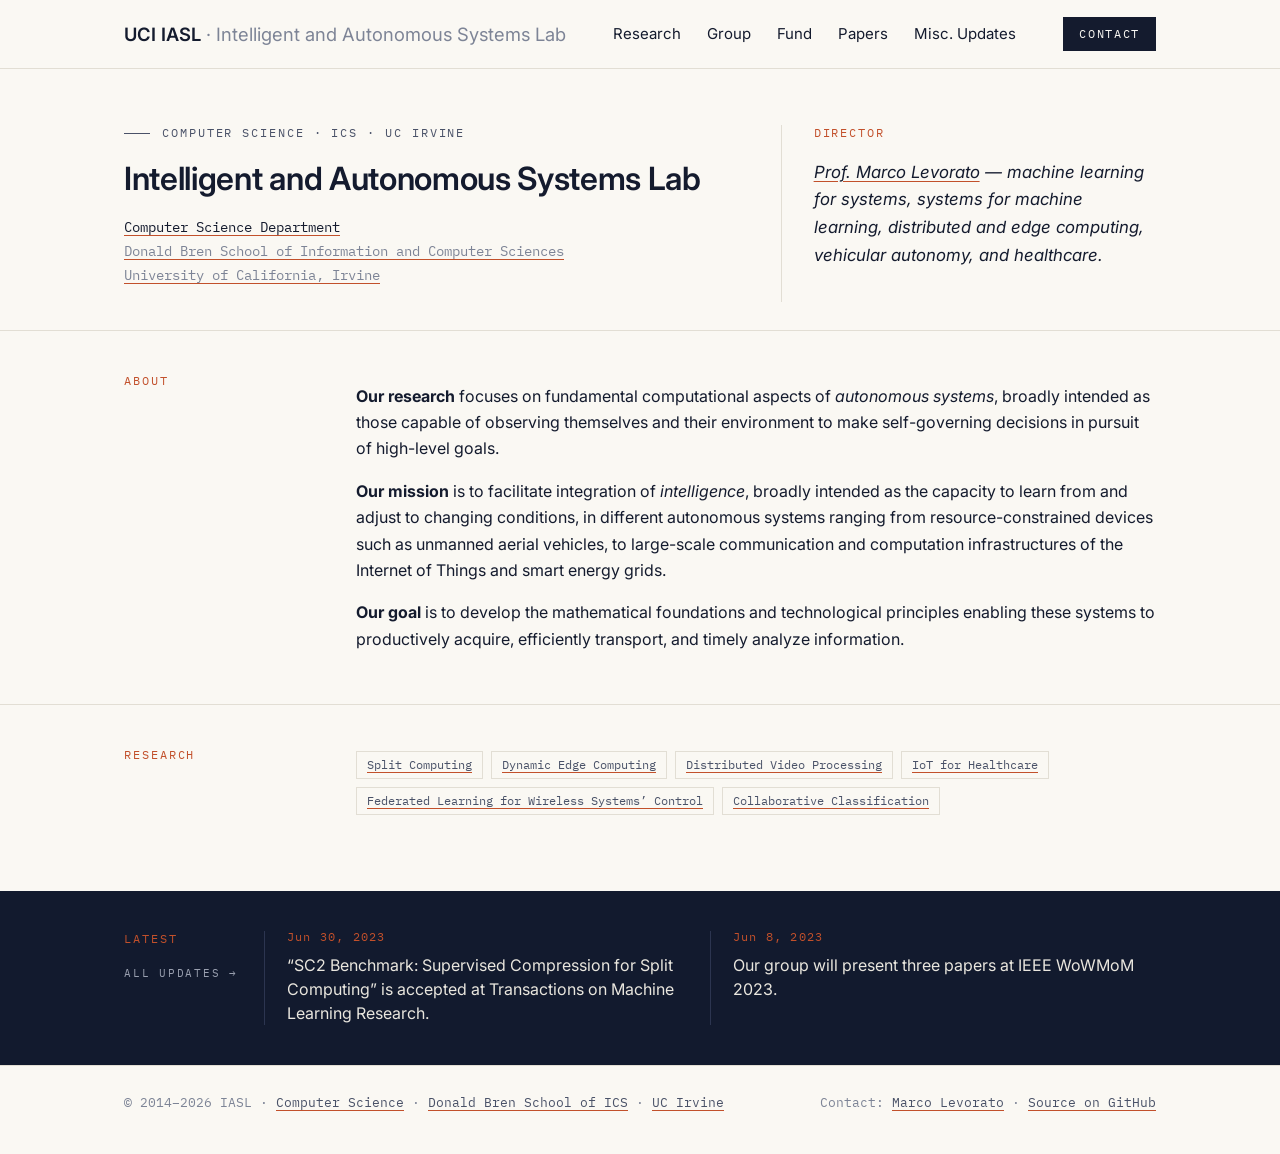
==== index.html @ 03bd8727 "Add lightweight static IASL website Plain HTML pages (home, research, group, fund, papers, updates, " ====
<!doctype html>
<html lang="en">
<head>
<meta charset="utf-8">
<meta name="viewport" content="width=device-width, initial-scale=1">
<title>UCI IASL — Intelligent and Autonomous Systems Lab</title>
<meta name="description" content="Intelligent and Autonomous Systems Lab, University of California, Irvine">
<link rel="icon" href="favicon.ico">
<link rel="preconnect" href="https://fonts.googleapis.com">
<link rel="preconnect" href="https://fonts.gstatic.com" crossorigin>
<link href="https://fonts.googleapis.com/css2?family=IBM+Plex+Mono:wght@400;500&family=Inter:ital,wght@0,400;0,500;0,600;1,400&display=swap" rel="stylesheet">
<link rel="stylesheet" href="css/style.css">
</head>
<body>

<header class="site-header">
  <div class="wrap">
    <a class="brand" href="index.html">UCI IASL <span>· Intelligent and Autonomous Systems Lab</span></a>
    <nav class="nav"><a href="research.html">Research</a><a href="group.html">Group</a><a href="fund.html">Fund</a><a href="papers.html">Papers</a><a href="updates.html">Misc. Updates</a></nav>
    <a class="btn" href="contact.html">Contact</a>
  </div>
</header>

<main>
<section class="page-head">
  <div class="wrap grid-2">
    <div>
      <p class="kicker">Computer Science · ICS · UC Irvine</p>
      <h1>Intelligent and Autonomous Systems Lab</h1>
      <p class="mono">
        <a href="https://www.cs.uci.edu">Computer Science Department</a><br>
        <span class="muted"><a href="https://www.ics.uci.edu">Donald Bren School of Information and Computer Sciences</a></span><br>
        <span class="muted"><a href="https://uci.edu">University of California, Irvine</a></span>
      </p>
    </div>
    <div class="aside">
      <p class="label">Director</p>
      <p><a href="levorato.html">Prof. Marco Levorato</a> — machine learning for systems, systems for machine learning, distributed and edge computing, vehicular autonomy, and healthcare.</p>
    </div>
  </div>
</section>

<section class="section">
  <div class="wrap split">
    <p class="label">About</p>
    <div>
      <p><strong>Our research</strong> focuses on fundamental computational aspects of <em>autonomous systems</em>, broadly intended as those capable of observing themselves and their environment to make self-governing decisions in pursuit of high-level goals.</p>
      <p><strong>Our mission</strong> is to facilitate integration of <em>intelligence</em>, broadly intended as the capacity to learn from and adjust to changing conditions, in different autonomous systems ranging from resource-constrained devices such as unmanned aerial vehicles, to large-scale communication and computation infrastructures of the Internet of Things and smart energy grids.</p>
      <p><strong>Our goal</strong> is to develop the mathematical foundations and technological principles enabling these systems to productively acquire, efficiently transport, and timely analyze information.</p>
    </div>
  </div>
</section>

<section class="section">
  <div class="wrap split">
    <p class="label">Research</p>
    <div>
      <ul class="tags">
        <li><a href="research.html#split-computing">Split Computing</a></li>
        <li><a href="research.html#dynamic-edge-computing">Dynamic Edge Computing</a></li>
        <li><a href="research.html#distributed-video-processing">Distributed Video Processing</a></li>
        <li><a href="research.html#iot-healthcare">IoT for Healthcare</a></li>
        <li><a href="research.html#federated-learning">Federated Learning for Wireless Systems’ Control</a></li>
        <li><a href="research.html#collaborative-classification">Collaborative Classification</a></li>
      </ul>
    </div>
  </div>
</section>

<section class="band" aria-label="Latest news">
  <div class="wrap">
    <div><p class="label">Latest</p><a class="all" href="updates.html">All updates →</a></div>
    <div class="item"><div class="date">Jun 30, 2023</div><p>“SC2 Benchmark: Supervised Compression for Split Computing” is accepted at Transactions on Machine Learning Research.</p></div><div class="item"><div class="date">Jun 8, 2023</div><p>Our group will present three papers at IEEE WoWMoM 2023.</p></div>
  </div>
</section>
</main>

<footer class="site-footer">
  <div class="wrap">
    <div>© 2014–2026 IASL · <a href="https://www.cs.uci.edu">Computer Science</a> · <a href="https://www.ics.uci.edu">Donald Bren School of ICS</a> · <a href="https://uci.edu">UC Irvine</a></div>
    <div>Contact: <a href="mailto:levorato@uci.edu">Marco Levorato</a> · <a href="https://github.com/uci-iasl/website">Source on GitHub</a></div>
  </div>
</footer>

</body>
</html>
---- css/style.css ----
/* IASL — one stylesheet for every page. Edit the tokens below to restyle. */
:root {
  --paper: #faf8f3;      /* page background (warm off-white) */
  --ink: #141b2e;        /* primary text, navy */
  --ink-2: #4a5268;      /* secondary text */
  --ink-3: #7d8496;      /* muted labels */
  --rule: #e2ded4;       /* hairlines */
  --accent: #c2502b;     /* rust accent */
  --band: #121a2e;       /* dark navy band */
  --band-ink: #e9e6de;
  --sans: "Inter", -apple-system, BlinkMacSystemFont, "Segoe UI", Helvetica, Arial, sans-serif;
  --mono: "IBM Plex Mono", ui-monospace, SFMono-Regular, Menlo, Consolas, monospace;
  --max: 1080px;
}

* { box-sizing: border-box; }
html { -webkit-text-size-adjust: 100%; }
body {
  margin: 0;
  background: var(--paper);
  color: var(--ink);
  font: 16px/1.65 var(--sans);
}
a { color: inherit; text-decoration-color: var(--accent); text-decoration-thickness: 1px; text-underline-offset: 3px; }
a:hover { color: var(--accent); }
img { max-width: 100%; height: auto; }

.wrap { max-width: var(--max); margin: 0 auto; padding: 0 24px; }

/* ---------- Header ---------- */
.site-header { border-bottom: 1px solid var(--rule); }
.site-header .wrap {
  display: flex; align-items: center; justify-content: space-between;
  gap: 24px; min-height: 68px; flex-wrap: wrap; padding-block: 12px;
}
.brand { font-size: 1.15rem; font-weight: 600; text-decoration: none; white-space: nowrap; }
.brand span { color: var(--ink-3); font-weight: 400; }
@media (max-width: 1100px) { .brand span { display: none; } }
.nav { display: flex; gap: 26px; flex-wrap: wrap; font: 15px/1 var(--sans); }
.nav a { text-decoration: none; color: var(--ink); padding: 6px 0; border-bottom: 1px solid transparent; }
.nav a:hover, .nav a[aria-current="page"] { border-bottom-color: var(--accent); color: var(--ink); }
.btn {
  font: 12px/1 var(--mono); letter-spacing: .14em; text-transform: uppercase;
  background: var(--ink); color: var(--paper); padding: 11px 16px; text-decoration: none;
}
.btn:hover { background: var(--accent); color: #fff; }

/* ---------- Type helpers ---------- */
.kicker {
  font: 12px/1.4 var(--mono); letter-spacing: .16em; text-transform: uppercase;
  color: var(--ink-2); display: flex; align-items: center; gap: 12px; margin: 0 0 18px;
}
.kicker::before { content: ""; width: 26px; height: 1px; background: var(--ink-2); }
.label { font: 12px/1.4 var(--mono); letter-spacing: .16em; text-transform: uppercase; color: var(--accent); margin: 0 0 10px; }
.mono { font-family: var(--mono); font-size: 14px; line-height: 1.7; }
.muted { color: var(--ink-3); }
em.accent { color: var(--accent); }

h1 { font-weight: 600; font-size: 2rem; line-height: 1.2; letter-spacing: -.01em; margin: 0 0 18px; }
h2 { font-weight: 600; font-size: 1.45rem; line-height: 1.3; margin: 0 0 14px; }
h3 { font-weight: 600; font-size: 1.08rem; margin: 26px 0 8px; }
.lede { font-size: 1.1rem; color: var(--ink-2); max-width: 44rem; }

/* ---------- Layout ---------- */
.page-head { padding: 56px 0 28px; }
.section { padding: 36px 0; border-top: 1px solid var(--rule); }
.section:first-of-type { border-top: 0; }
.grid-2 { display: grid; grid-template-columns: 1.6fr 1fr; gap: 56px; }
.aside { border-left: 1px solid var(--rule); padding-left: 32px; }
.aside p:not(.label) { font-style: italic; font-size: 1.05rem; }
@media (max-width: 820px) {
  .grid-2 { grid-template-columns: 1fr; gap: 28px; }
  .aside { border-left: 0; padding-left: 0; border-top: 1px solid var(--rule); padding-top: 24px; }
}

/* Section with a label column on the left (research areas, years, roles) */
.split { display: grid; grid-template-columns: 200px 1fr; gap: 32px; }
.split > .label { padding-top: 6px; }
@media (max-width: 720px) { .split { grid-template-columns: 1fr; gap: 6px; } }

/* ---------- Dark "latest" band ---------- */
.band { background: var(--band); color: var(--band-ink); padding: 40px 0; margin-top: 40px; }
.band .wrap { display: grid; grid-template-columns: 140px repeat(auto-fit, minmax(220px, 1fr)); gap: 0; }
.band .label { color: var(--accent); }
.band .all { font: 11px/1 var(--mono); letter-spacing: .16em; text-transform: uppercase; color: #9aa0b0; text-decoration: none; }
.band .item { border-left: 1px solid #2c3550; padding: 0 22px; }
.band .date { font: 12px/1 var(--mono); letter-spacing: .1em; color: var(--accent); margin-bottom: 10px; }
.band .item p { margin: 0; font-size: 1rem; line-height: 1.5; }
@media (max-width: 720px) {
  .band .wrap { grid-template-columns: 1fr; gap: 22px; }
  .band .item { border-left: 0; border-top: 1px solid #2c3550; padding: 18px 0 0; }
}

/* ---------- Lists ---------- */
.plain { list-style: none; padding: 0; margin: 0; }
.plain > li { padding: 14px 0; border-bottom: 1px solid var(--rule); }
.plain > li:last-child { border-bottom: 0; }

/* Publications */
.pubs { counter-reset: pub; }
.pubs li { font-size: 15px; line-height: 1.55; }
.pubs .t { font-weight: 600; }
.pubs .v { font-style: italic; color: var(--ink-2); }
.pubs .links { font: 12px/1 var(--mono); letter-spacing: .06em; margin-left: 6px; white-space: nowrap; }
.pubs .links a { color: var(--accent); text-decoration: none; margin-right: 8px; }
.pubs .links a:hover { text-decoration: underline; }
.years { font: 13px/2 var(--mono); display: flex; flex-wrap: wrap; gap: 4px 14px; margin: 8px 0 0; }
.years a { text-decoration: none; color: var(--ink-2); }
.years a:hover { color: var(--accent); }

/* People */
.people { display: grid; grid-template-columns: repeat(auto-fill, minmax(260px, 1fr)); gap: 0 32px; }
.person { padding: 16px 0; border-bottom: 1px solid var(--rule); }
.person .n { font-weight: 600; font-size: 1.05rem; }
.person .r { color: var(--ink-2); font-size: 15px; }
.person .y { font: 12px/1.6 var(--mono); color: var(--ink-3); }
.person .l { font: 12px/1.6 var(--mono); }
.person .l a { color: var(--accent); text-decoration: none; margin-right: 10px; }

/* Funded projects / CV rows */
.rows > li { display: grid; grid-template-columns: 110px 1fr; gap: 20px; }
.rows .when { font: 13px/1.9 var(--mono); color: var(--accent); }
.rows .meta { font: 13px/1.7 var(--mono); color: var(--ink-3); }
@media (max-width: 600px) { .rows > li { grid-template-columns: 1fr; gap: 2px; } }

.tags { display: flex; flex-wrap: wrap; gap: 8px; padding: 0; list-style: none; margin: 10px 0 0; }
.tags li { font: 12px/1 var(--mono); border: 1px solid var(--rule); padding: 7px 10px; color: var(--ink-2); }

/* ---------- Footer ---------- */
.site-footer { border-top: 1px solid var(--rule); margin-top: 56px; padding: 26px 0 40px; }
.site-footer .wrap { display: flex; justify-content: space-between; gap: 16px; flex-wrap: wrap; font: 13px/1.7 var(--mono); color: var(--ink-3); }
.site-footer a { color: var(--ink-2); }

main > .band:last-child { margin-bottom: -56px; }
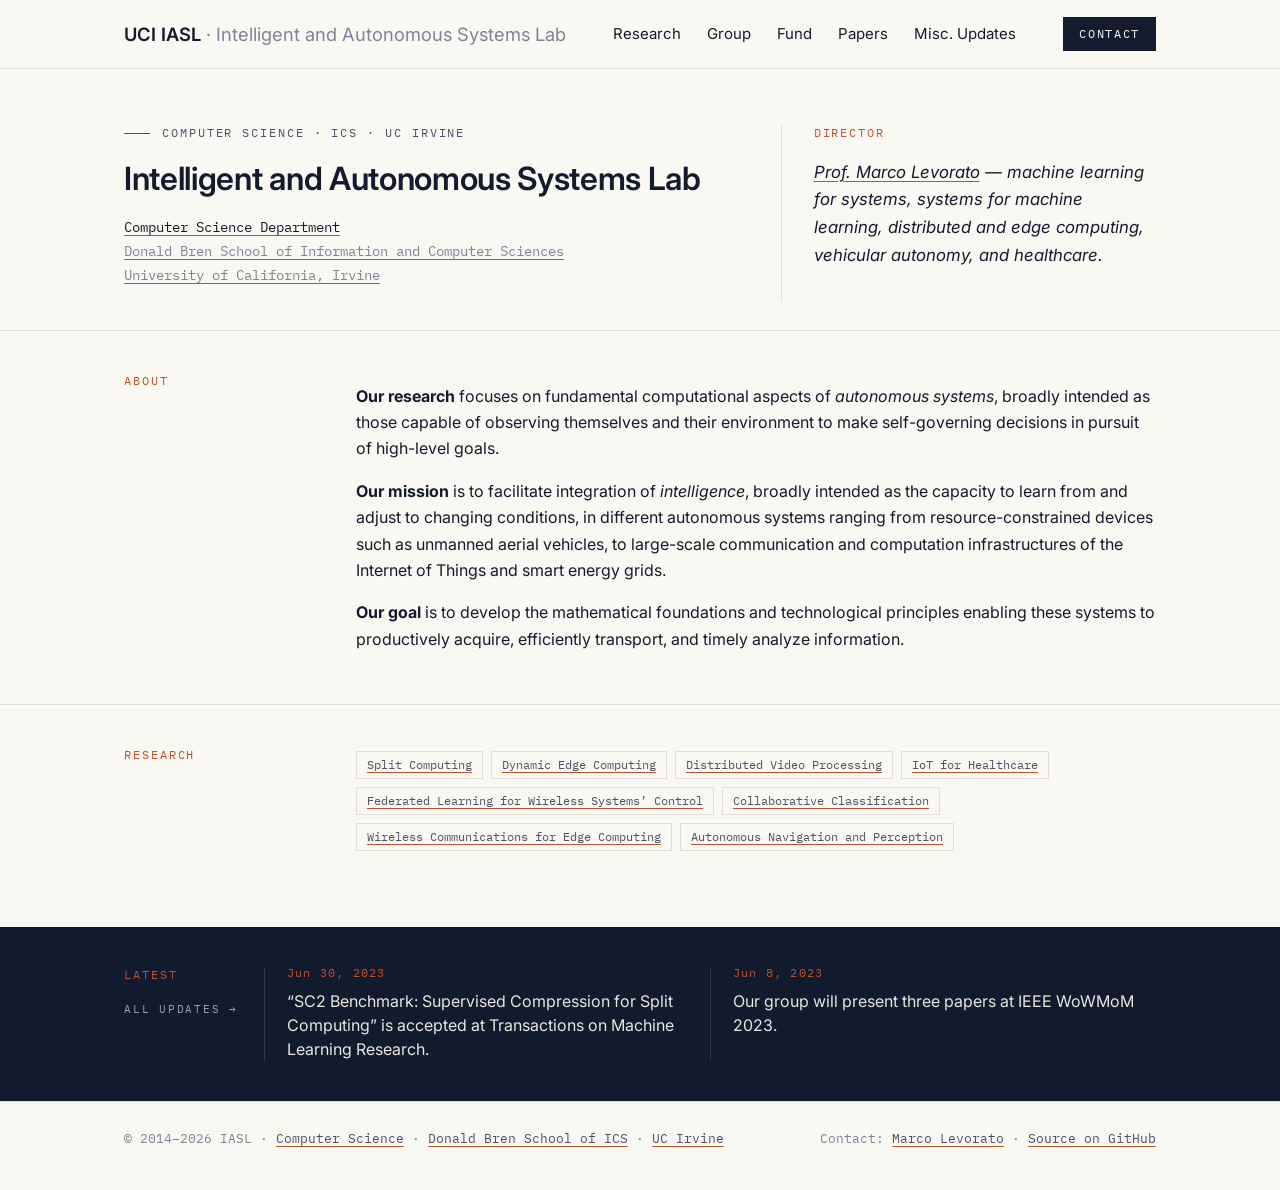
==== commit 03849440: "Add research areas: Wireless Communications for Edge Computing, Autonomous Navigation and Perception" ====
--- a/index.html
+++ b/index.html
@@ -62,6 +62,8 @@
         <li><a href="research.html#iot-healthcare">IoT for Healthcare</a></li>
         <li><a href="research.html#federated-learning">Federated Learning for Wireless Systems’ Control</a></li>
         <li><a href="research.html#collaborative-classification">Collaborative Classification</a></li>
+        <li><a href="research.html#wireless-edge">Wireless Communications for Edge Computing</a></li>
+        <li><a href="research.html#autonomous-navigation">Autonomous Navigation and Perception</a></li>
       </ul>
     </div>
   </div>
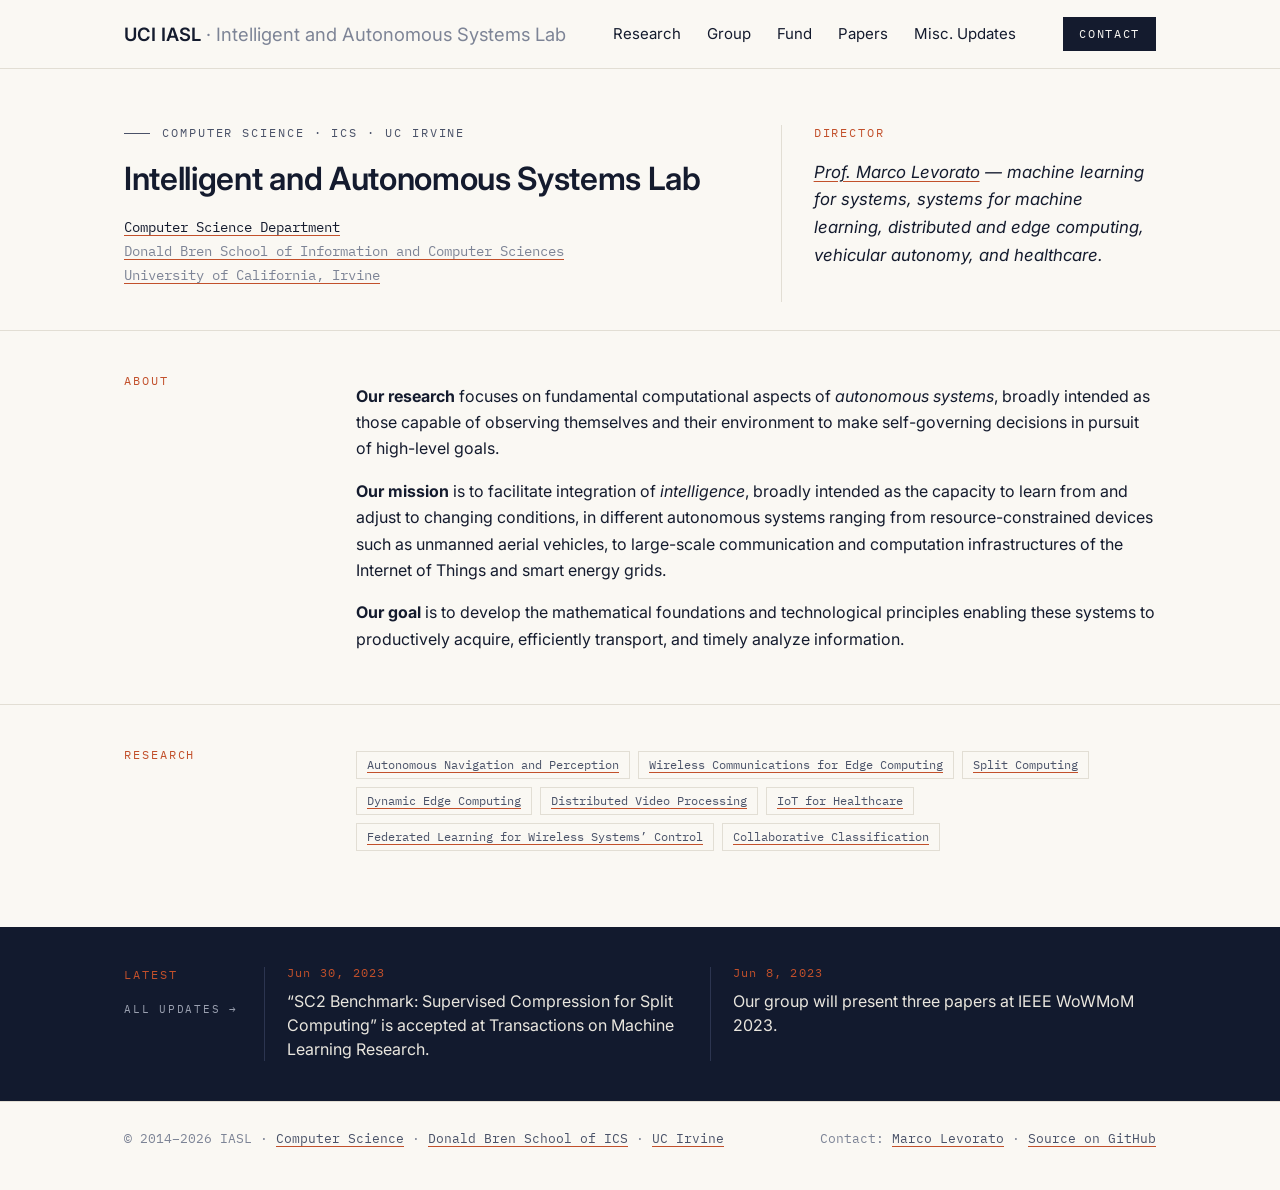
==== commit 4c9a1e8c: "Put Autonomous Navigation and Wireless Communications first on research page and home tags" ====
--- a/index.html
+++ b/index.html
@@ -56,14 +56,14 @@
     <p class="label">Research</p>
     <div>
       <ul class="tags">
+        <li><a href="research.html#autonomous-navigation">Autonomous Navigation and Perception</a></li>
+        <li><a href="research.html#wireless-edge">Wireless Communications for Edge Computing</a></li>
         <li><a href="research.html#split-computing">Split Computing</a></li>
         <li><a href="research.html#dynamic-edge-computing">Dynamic Edge Computing</a></li>
         <li><a href="research.html#distributed-video-processing">Distributed Video Processing</a></li>
         <li><a href="research.html#iot-healthcare">IoT for Healthcare</a></li>
         <li><a href="research.html#federated-learning">Federated Learning for Wireless Systems’ Control</a></li>
         <li><a href="research.html#collaborative-classification">Collaborative Classification</a></li>
-        <li><a href="research.html#wireless-edge">Wireless Communications for Edge Computing</a></li>
-        <li><a href="research.html#autonomous-navigation">Autonomous Navigation and Perception</a></li>
       </ul>
     </div>
   </div>
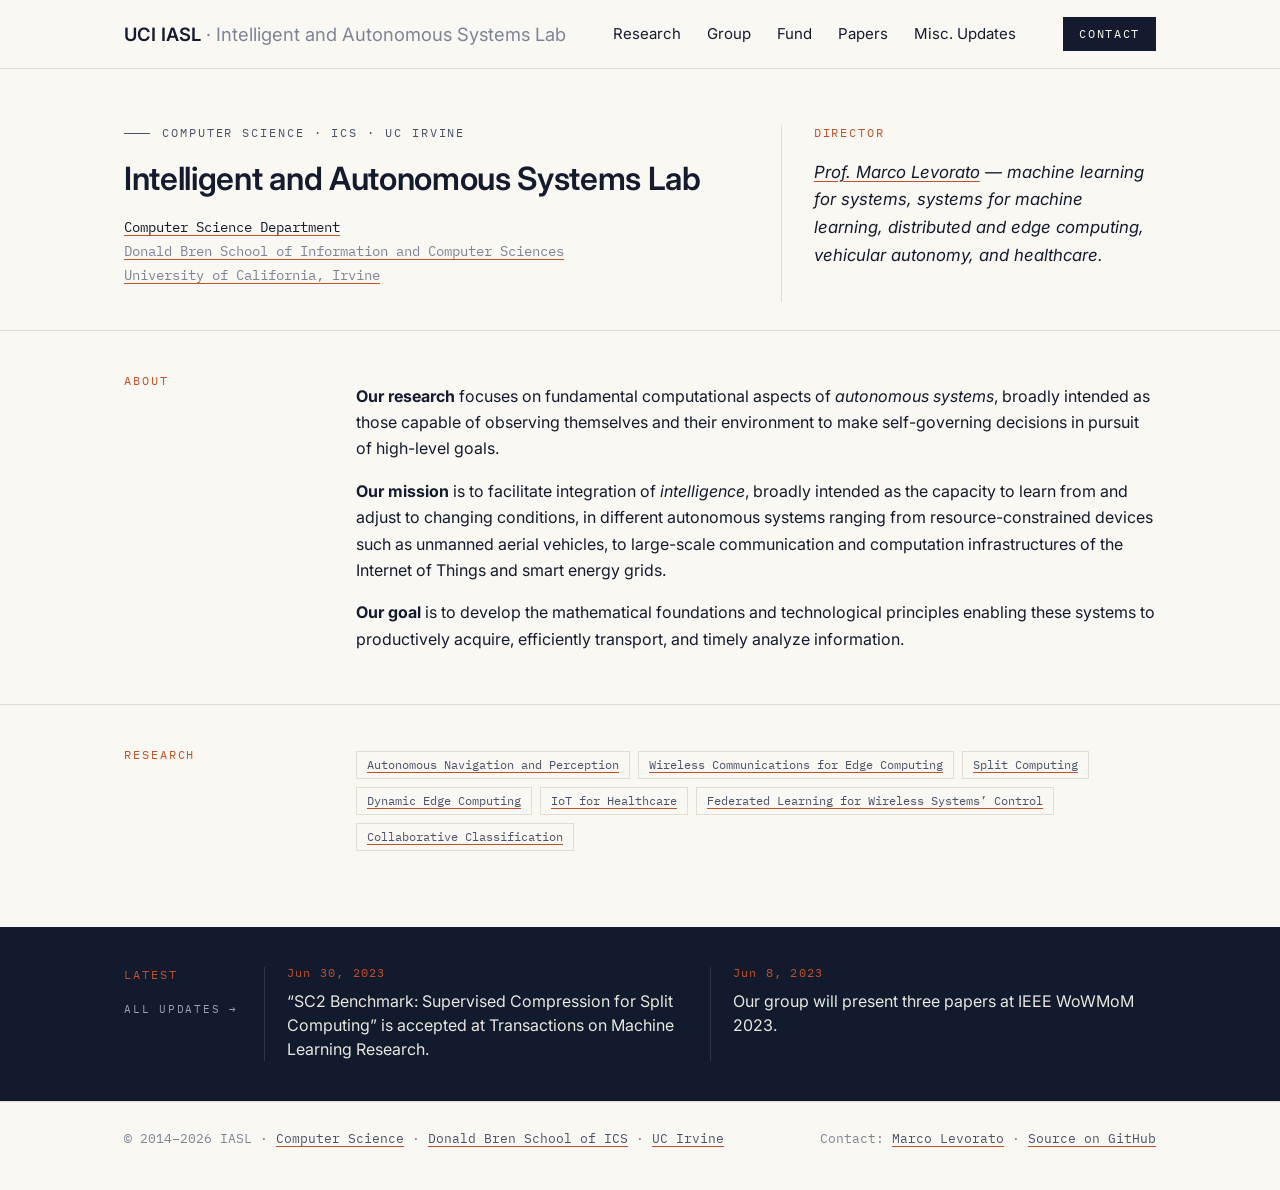
==== commit 25f526c2: "Add research figures; remove Distributed Video Processing Figures for Split Computing, Dynamic Edge " ====
--- a/index.html
+++ b/index.html
@@ -60,7 +60,6 @@
         <li><a href="research.html#wireless-edge">Wireless Communications for Edge Computing</a></li>
         <li><a href="research.html#split-computing">Split Computing</a></li>
         <li><a href="research.html#dynamic-edge-computing">Dynamic Edge Computing</a></li>
-        <li><a href="research.html#distributed-video-processing">Distributed Video Processing</a></li>
         <li><a href="research.html#iot-healthcare">IoT for Healthcare</a></li>
         <li><a href="research.html#federated-learning">Federated Learning for Wireless Systems’ Control</a></li>
         <li><a href="research.html#collaborative-classification">Collaborative Classification</a></li>
--- a/css/style.css
+++ b/css/style.css
@@ -132,3 +132,8 @@
 .site-footer a { color: var(--ink-2); }
 
 main > .band:last-child { margin-bottom: -56px; }
+
+/* Figures (research page) */
+.fig { margin: 22px 0 6px; }
+.fig img { display: block; width: auto; max-width: 100%; height: auto; border: 1px solid var(--rule); }
+.fig figcaption { font: 13px/1.6 var(--mono); color: var(--ink-3); margin-top: 10px; }
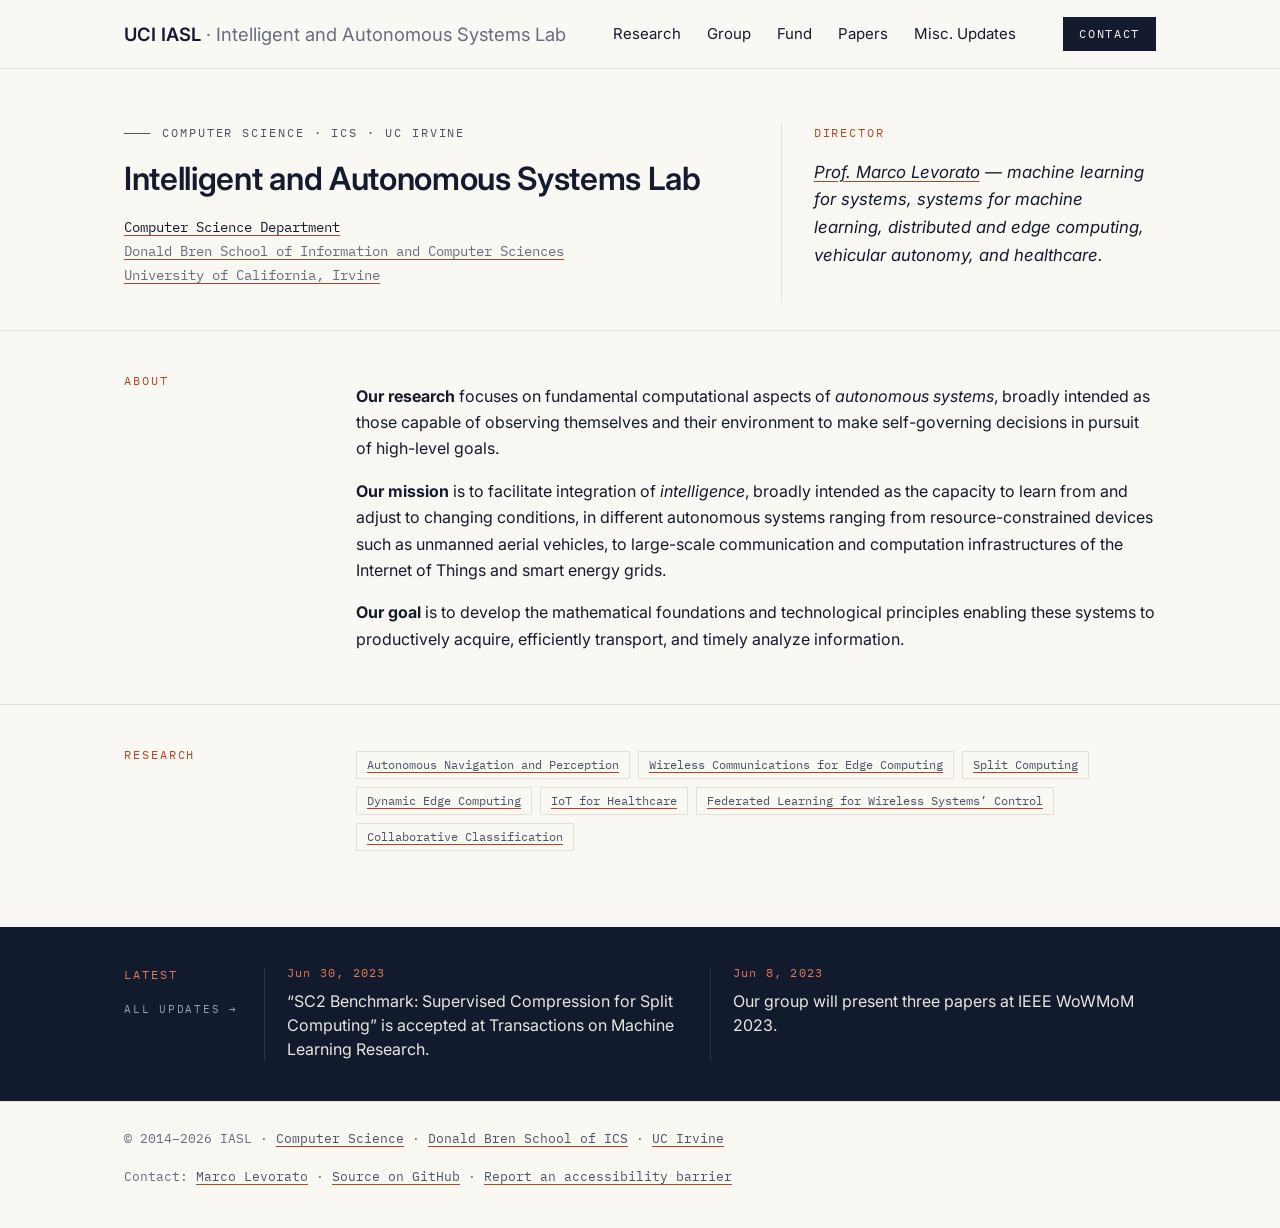
==== commit 4b590ca5: "Accessibility fixes for WCAG 2.1 AA - Darken accent and muted grey to meet 4.5:1 contrast; lighter a" ====
--- a/index.html
+++ b/index.html
@@ -12,16 +12,17 @@
 <link rel="stylesheet" href="css/style.css">
 </head>
 <body>
+<a class="skip-link" href="#main">Skip to main content</a>
 
 <header class="site-header">
   <div class="wrap">
-    <a class="brand" href="index.html">UCI IASL <span>· Intelligent and Autonomous Systems Lab</span></a>
+    <a class="brand" href="index.html" aria-current="page">UCI IASL <span>· Intelligent and Autonomous Systems Lab</span></a>
     <nav class="nav"><a href="research.html">Research</a><a href="group.html">Group</a><a href="fund.html">Fund</a><a href="papers.html">Papers</a><a href="updates.html">Misc. Updates</a></nav>
     <a class="btn" href="contact.html">Contact</a>
   </div>
 </header>
 
-<main>
+<main id="main" tabindex="-1">
 <section class="page-head">
   <div class="wrap grid-2">
     <div>
@@ -34,7 +35,7 @@
       </p>
     </div>
     <div class="aside">
-      <p class="label">Director</p>
+      <h2 class="label">Director</h2>
       <p><a href="levorato.html">Prof. Marco Levorato</a> — machine learning for systems, systems for machine learning, distributed and edge computing, vehicular autonomy, and healthcare.</p>
     </div>
   </div>
@@ -42,7 +43,7 @@
 
 <section class="section">
   <div class="wrap split">
-    <p class="label">About</p>
+    <h2 class="label">About</h2>
     <div>
       <p><strong>Our research</strong> focuses on fundamental computational aspects of <em>autonomous systems</em>, broadly intended as those capable of observing themselves and their environment to make self-governing decisions in pursuit of high-level goals.</p>
       <p><strong>Our mission</strong> is to facilitate integration of <em>intelligence</em>, broadly intended as the capacity to learn from and adjust to changing conditions, in different autonomous systems ranging from resource-constrained devices such as unmanned aerial vehicles, to large-scale communication and computation infrastructures of the Internet of Things and smart energy grids.</p>
@@ -53,7 +54,7 @@
 
 <section class="section">
   <div class="wrap split">
-    <p class="label">Research</p>
+    <h2 class="label">Research</h2>
     <div>
       <ul class="tags">
         <li><a href="research.html#autonomous-navigation">Autonomous Navigation and Perception</a></li>
@@ -70,7 +71,7 @@
 
 <section class="band" aria-label="Latest news">
   <div class="wrap">
-    <div><p class="label">Latest</p><a class="all" href="updates.html">All updates →</a></div>
+    <div><h2 class="label">Latest</h2><a class="all" href="updates.html">All updates →</a></div>
     <div class="item"><div class="date">Jun 30, 2023</div><p>“SC2 Benchmark: Supervised Compression for Split Computing” is accepted at Transactions on Machine Learning Research.</p></div><div class="item"><div class="date">Jun 8, 2023</div><p>Our group will present three papers at IEEE WoWMoM 2023.</p></div>
   </div>
 </section>
@@ -79,7 +80,7 @@
 <footer class="site-footer">
   <div class="wrap">
     <div>© 2014–2026 IASL · <a href="https://www.cs.uci.edu">Computer Science</a> · <a href="https://www.ics.uci.edu">Donald Bren School of ICS</a> · <a href="https://uci.edu">UC Irvine</a></div>
-    <div>Contact: <a href="mailto:levorato@uci.edu">Marco Levorato</a> · <a href="https://github.com/uci-iasl/website">Source on GitHub</a></div>
+    <div>Contact: <a href="mailto:levorato@uci.edu" aria-label="Email Marco Levorato">Marco Levorato</a> · <a href="https://github.com/uci-iasl/website">Source on GitHub</a> · <a href="https://accessibility.uci.edu/reporting.php">Report an accessibility barrier</a></div>
   </div>
 </footer>
 
--- a/css/style.css
+++ b/css/style.css
@@ -3,9 +3,11 @@
   --paper: #faf8f3;      /* page background (warm off-white) */
   --ink: #141b2e;        /* primary text, navy */
   --ink-2: #4a5268;      /* secondary text */
-  --ink-3: #7d8496;      /* muted labels */
+  --ink-3: #666d80;      /* muted labels (4.9:1 on --paper) */
   --rule: #e2ded4;       /* hairlines */
-  --accent: #c2502b;     /* rust accent */
+  --accent: #b34723;     /* rust accent (5.2:1 on --paper) */
+  --accent-on-dark: #e07a54; /* rust on the navy band (5.8:1) */
+  --focus: #1d4ed8;      /* keyboard focus ring */
   --band: #121a2e;       /* dark navy band */
   --band-ink: #e9e6de;
   --sans: "Inter", -apple-system, BlinkMacSystemFont, "Segoe UI", Helvetica, Arial, sans-serif;
@@ -25,6 +27,19 @@
 a:hover { color: var(--accent); }
 img { max-width: 100%; height: auto; }
 
+/* ---------- Accessibility ---------- */
+/* Visible keyboard focus on every link and control (WCAG 2.4.7) */
+:focus-visible { outline: 3px solid var(--focus); outline-offset: 2px; }
+.band :focus-visible { outline-color: #ffffff; }
+main:focus { outline: none; }
+/* Skip link: hidden until a keyboard user tabs to it (WCAG 2.4.1) */
+.skip-link {
+  position: absolute; left: 16px; top: -100px; z-index: 100;
+  background: var(--ink); color: var(--paper); padding: 12px 16px;
+  font: 600 14px/1 var(--sans); text-decoration: none;
+}
+.skip-link:focus { top: 12px; }
+
 .wrap { max-width: var(--max); margin: 0 auto; padding: 0 24px; }
 
 /* ---------- Header ---------- */
@@ -38,7 +53,7 @@
 @media (max-width: 1100px) { .brand span { display: none; } }
 .nav { display: flex; gap: 26px; flex-wrap: wrap; font: 15px/1 var(--sans); }
 .nav a { text-decoration: none; color: var(--ink); padding: 6px 0; border-bottom: 1px solid transparent; }
-.nav a:hover, .nav a[aria-current="page"] { border-bottom-color: var(--accent); color: var(--ink); }
+.nav a:hover, .nav a[aria-current] { border-bottom-color: var(--accent); color: var(--ink); }
 .btn {
   font: 12px/1 var(--mono); letter-spacing: .14em; text-transform: uppercase;
   background: var(--ink); color: var(--paper); padding: 11px 16px; text-decoration: none;
@@ -81,10 +96,10 @@
 /* ---------- Dark "latest" band ---------- */
 .band { background: var(--band); color: var(--band-ink); padding: 40px 0; margin-top: 40px; }
 .band .wrap { display: grid; grid-template-columns: 140px repeat(auto-fit, minmax(220px, 1fr)); gap: 0; }
-.band .label { color: var(--accent); }
+.band .label { color: var(--accent-on-dark); }
 .band .all { font: 11px/1 var(--mono); letter-spacing: .16em; text-transform: uppercase; color: #9aa0b0; text-decoration: none; }
 .band .item { border-left: 1px solid #2c3550; padding: 0 22px; }
-.band .date { font: 12px/1 var(--mono); letter-spacing: .1em; color: var(--accent); margin-bottom: 10px; }
+.band .date { font: 12px/1 var(--mono); letter-spacing: .1em; color: var(--accent-on-dark); margin-bottom: 10px; }
 .band .item p { margin: 0; font-size: 1rem; line-height: 1.5; }
 @media (max-width: 720px) {
   .band .wrap { grid-template-columns: 1fr; gap: 22px; }
@@ -111,7 +126,7 @@
 /* People */
 .people { display: grid; grid-template-columns: repeat(auto-fill, minmax(260px, 1fr)); gap: 0 32px; }
 .person { padding: 16px 0; border-bottom: 1px solid var(--rule); }
-.person .n { font-weight: 600; font-size: 1.05rem; }
+.person .n { font-weight: 600; font-size: 1.05rem; line-height: 1.4; margin: 0; }
 .person .r { color: var(--ink-2); font-size: 15px; }
 .person .y { font: 12px/1.6 var(--mono); color: var(--ink-3); }
 .person .l { font: 12px/1.6 var(--mono); }
